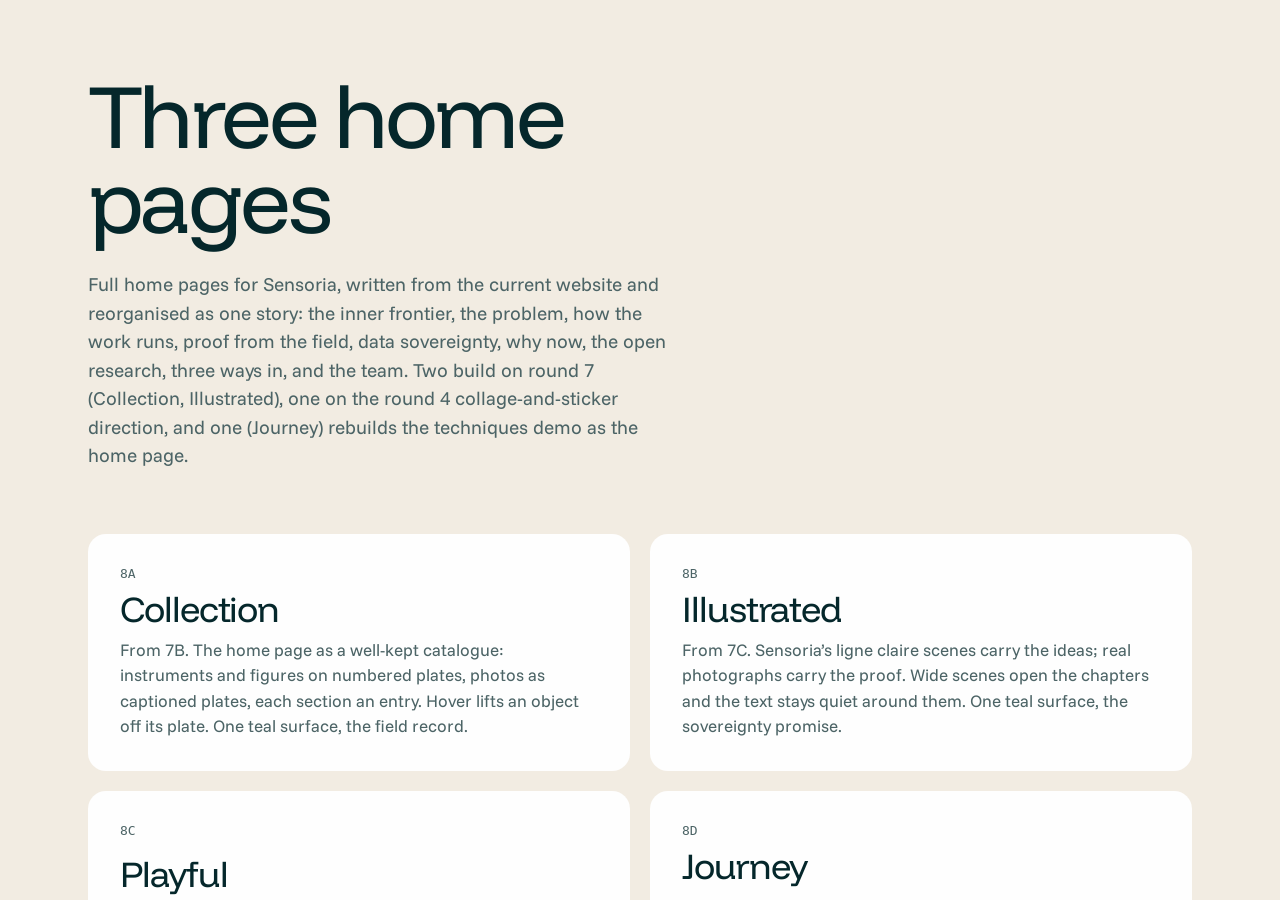
==== index.html @ 0bdfcea5 "Sensoria home page options (round 8) Co-Authored-By: Claude Sonnet 5.5 <noreply@anthropic.com>" ====
<!doctype html>
<meta charset="utf-8"><meta name="robots" content="noindex, nofollow"><title>Sensoria home page options</title>
<meta http-equiv="refresh" content="0; url=round-8/"><a href="round-8/">Sensoria home page options</a>
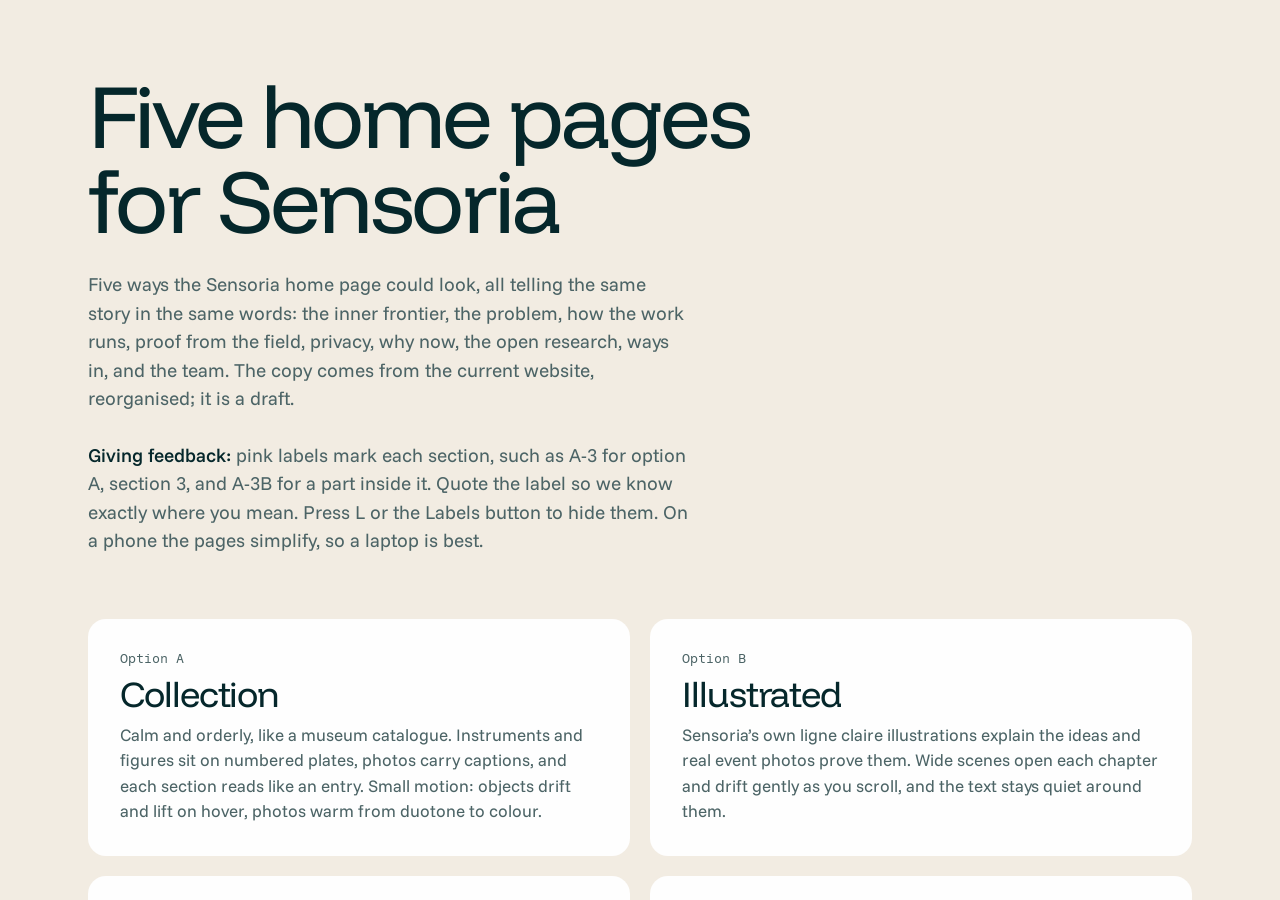
==== commit 177b114c: "Standalone labels: options A to E Co-Authored-By: Claude Opus 5.5 <noreply@anthropic.com>" ====
--- a/index.html
+++ b/index.html
@@ -1,3 +1,3 @@
 <!doctype html>
-<meta charset="utf-8"><meta name="robots" content="noindex, nofollow"><title>Sensoria home page options</title>
+<meta charset="utf-8"><meta name="robots" content="noindex, nofollow"><title>Sensoria · Home page options</title>
 <meta http-equiv="refresh" content="0; url=round-8/"><a href="round-8/">Sensoria home page options</a>
